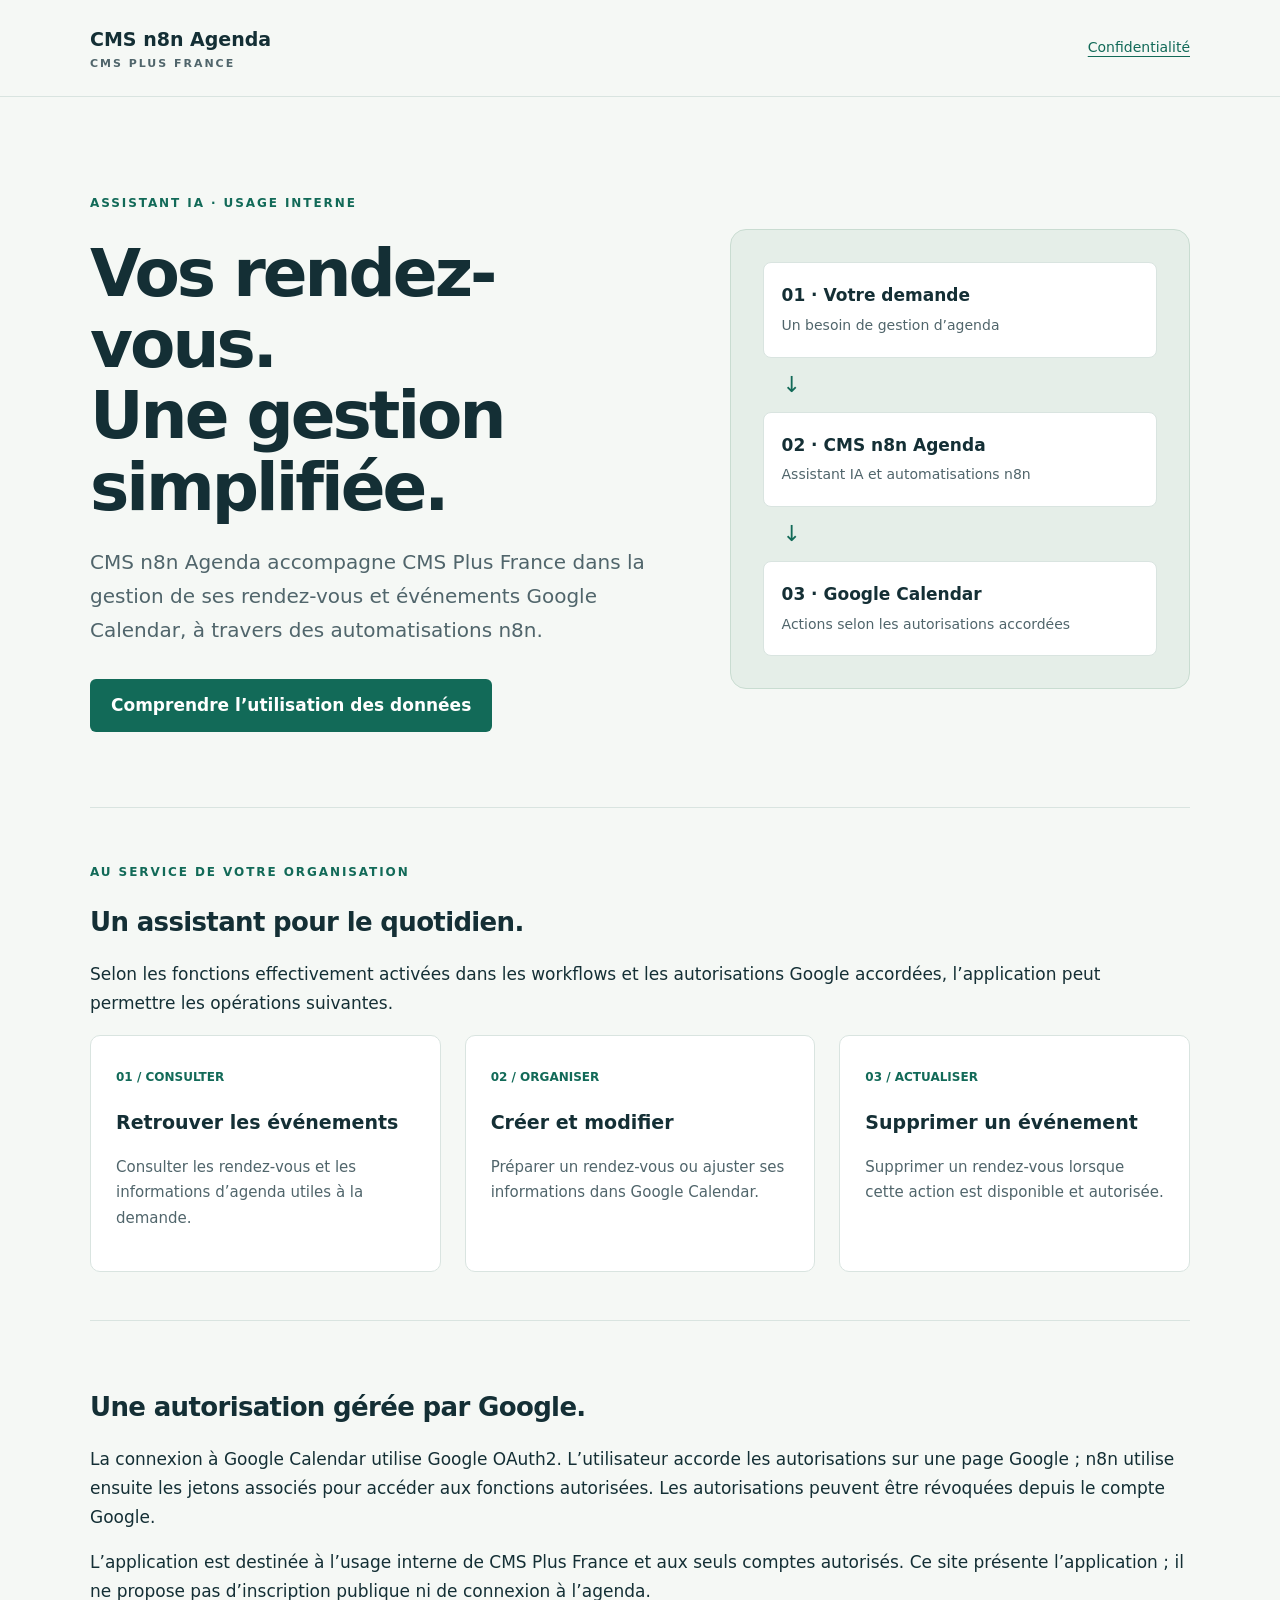
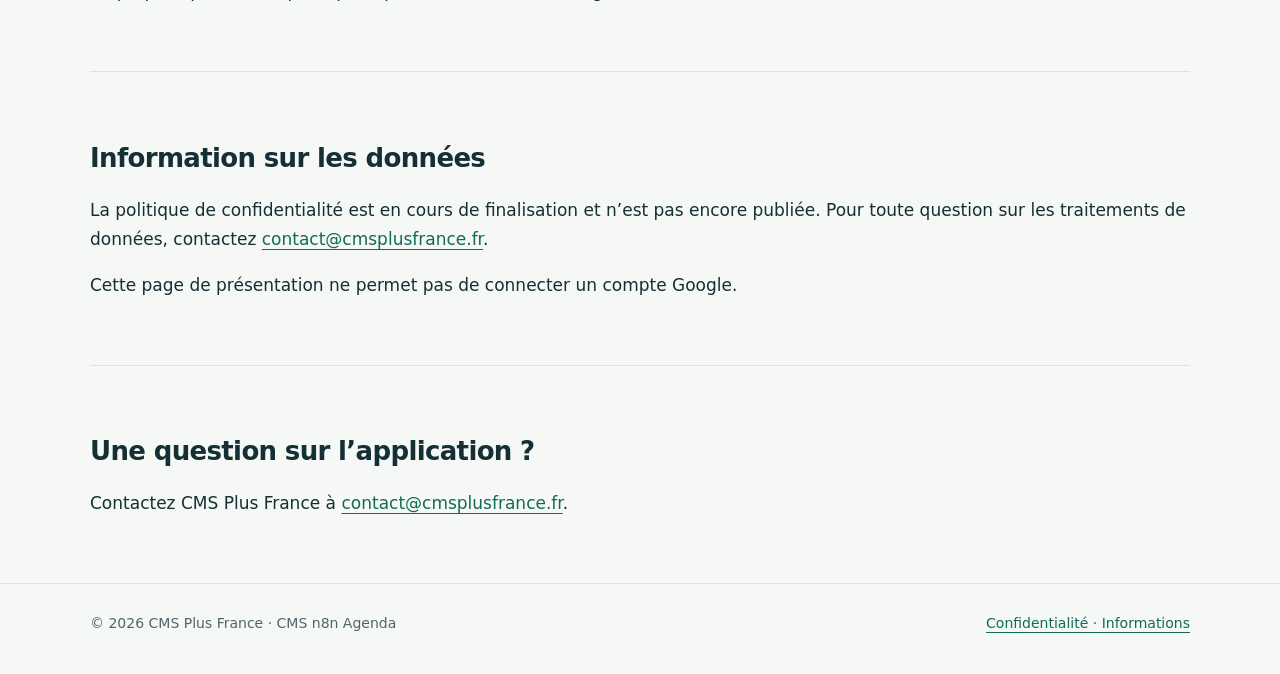
==== index.html @ 07c02793 "Publish approved presentation without privacy draft" ====
<!doctype html>
<html lang="fr">
<head><meta charset="utf-8"><meta name="viewport" content="width=device-width, initial-scale=1"><meta name="description" content="CMS n8n Agenda, assistant IA interne de CMS Plus France pour gérer les rendez-vous Google Calendar des comptes autorisés."><title>CMS n8n Agenda — CMS Plus France</title><link rel="stylesheet" href="styles.css"></head>
<body>
<a class="skip" href="#contenu">Aller au contenu</a>
<header><nav class="wrap" aria-label="Navigation principale"><a class="brand" href="index.html">CMS n8n Agenda<small>CMS Plus France</small></a><a href="#donnees">Confidentialité</a></nav></header>
<main id="contenu" class="wrap">
<section class="hero" aria-labelledby="titre"><div><span class="eyebrow">Assistant IA · Usage interne</span><h1 id="titre">Vos rendez-vous.<br>Une gestion simplifiée.</h1><p class="intro">CMS n8n Agenda accompagne CMS Plus France dans la gestion de ses rendez-vous et événements Google Calendar, à travers des automatisations n8n.</p><a class="button" href="#donnees">Comprendre l’utilisation des données</a></div><div class="diagram" aria-label="Fonctionnement : demande interne, automatisation n8n, Google Calendar"><div class="node"><strong>01 · Votre demande</strong><span>Un besoin de gestion d’agenda</span></div><div class="arrow" aria-hidden="true">↓</div><div class="node"><strong>02 · CMS n8n Agenda</strong><span>Assistant IA et automatisations n8n</span></div><div class="arrow" aria-hidden="true">↓</div><div class="node"><strong>03 · Google Calendar</strong><span>Actions selon les autorisations accordées</span></div></div></section>
<section class="section" aria-labelledby="fonctions"><span class="eyebrow">Au service de votre organisation</span><h2 id="fonctions">Un assistant pour le quotidien.</h2><p>Selon les fonctions effectivement activées dans les workflows et les autorisations Google accordées, l’application peut permettre les opérations suivantes.</p><div class="grid"><article class="card"><span class="number">01 / CONSULTER</span><h3>Retrouver les événements</h3><p>Consulter les rendez-vous et les informations d’agenda utiles à la demande.</p></article><article class="card"><span class="number">02 / ORGANISER</span><h3>Créer et modifier</h3><p>Préparer un rendez-vous ou ajuster ses informations dans Google Calendar.</p></article><article class="card"><span class="number">03 / ACTUALISER</span><h3>Supprimer un événement</h3><p>Supprimer un rendez-vous lorsque cette action est disponible et autorisée.</p></article></div></section>
<section class="section"><h2>Une autorisation gérée par Google.</h2><p>La connexion à Google Calendar utilise Google OAuth2. L’utilisateur accorde les autorisations sur une page Google ; n8n utilise ensuite les jetons associés pour accéder aux fonctions autorisées. Les autorisations peuvent être révoquées depuis le compte Google.</p><p>L’application est destinée à l’usage interne de CMS Plus France et aux seuls comptes autorisés. Ce site présente l’application ; il ne propose pas d’inscription publique ni de connexion à l’agenda.</p></section>
<section class="section" id="donnees"><h2>Information sur les données</h2><p>La politique de confidentialité est en cours de finalisation et n’est pas encore publiée. Pour toute question sur les traitements de données, contactez <a href="mailto:contact@cmsplusfrance.fr">contact@cmsplusfrance.fr</a>.</p><p>Cette page de présentation ne permet pas de connecter un compte Google.</p></section>
<section class="section"><h2>Une question sur l’application ?</h2><p>Contactez CMS Plus France à <a href="mailto:contact@cmsplusfrance.fr">contact@cmsplusfrance.fr</a>.</p></section>
</main><footer><div class="wrap footer-row"><span>© 2026 CMS Plus France · CMS n8n Agenda</span><a href="#donnees">Confidentialité · Informations</a></div></footer>
</body></html>
---- styles.css ----
:root{color-scheme:light;--ink:#142f35;--muted:#50656b;--accent:#126a58;--line:#d9e4e0;--paper:#f5f8f5}*{box-sizing:border-box}body{margin:0;background:var(--paper);color:var(--ink);font:17px/1.7 system-ui,-apple-system,BlinkMacSystemFont,"Segoe UI",sans-serif}a{color:var(--accent);text-underline-offset:4px}a:hover{color:#084638}a:focus-visible{outline:3px solid #cf873a;outline-offset:5px}.wrap{width:min(1100px,calc(100% - 48px));margin:auto}.skip{position:absolute;left:20px;top:-100px;background:white;padding:12px;z-index:2}.skip:focus{top:10px}header{border-bottom:1px solid var(--line)}nav{display:flex;align-items:center;justify-content:space-between;gap:24px;min-height:96px}.brand{font-size:19px;font-weight:750;color:var(--ink);text-decoration:none}.brand small{display:block;font-size:11px;letter-spacing:.18em;text-transform:uppercase;font-weight:600;color:var(--muted)}nav>a:last-child{font-size:14px}.hero{display:grid;grid-template-columns:1.25fr 1fr;gap:64px;align-items:center;padding:90px 0 75px}.eyebrow{font-size:12px;font-weight:750;letter-spacing:.16em;text-transform:uppercase;color:var(--accent)}h1{font-size:clamp(36px,5.4vw,66px);line-height:1.08;letter-spacing:-.045em;margin:22px 0}h2{font-size:26px;line-height:1.25;letter-spacing:-.025em}h3{font-size:19px;line-height:1.4}.intro{font-size:20px;color:var(--muted)}.button{display:inline-block;padding:12px 21px;background:var(--accent);color:white;border-radius:6px;text-decoration:none;font-weight:650;margin-top:12px}.button:hover{background:#084638;color:white}.diagram{background:#e5eee8;border:1px solid #c9dcd1;border-radius:16px;padding:32px}.diagram .node{background:white;border:1px solid var(--line);border-radius:8px;padding:18px}.node strong{display:block}.node span{font-size:14px;color:var(--muted)}.arrow{padding:8px 20px;color:var(--accent);font-size:22px}.section{padding:48px 0;border-top:1px solid var(--line)}.grid{display:grid;grid-template-columns:repeat(3,1fr);gap:24px}.card{padding:25px;background:white;border:1px solid var(--line);border-radius:10px}.card p{color:var(--muted);font-size:15px}.number{font-size:12px;color:var(--accent);font-weight:750}.note{border-left:4px solid #bb7b27;background:#fff5df;padding:20px 24px;border-radius:4px}.prose{max-width:790px;padding:55px 0 70px}.prose h1{font-size:clamp(34px,5vw,50px)}.prose section{padding-top:20px}.prose li{margin:8px 0}.meta{font-size:14px;color:var(--muted)}footer{border-top:1px solid var(--line);padding:28px 0 38px;font-size:14px;color:var(--muted)}.footer-row{display:flex;justify-content:space-between;gap:20px;flex-wrap:wrap}@media(max-width:760px){.wrap{width:calc(100% - 36px)}nav{min-height:90px;gap:16px}.brand{font-size:16px}nav>a:last-child{font-size:12px}.hero{grid-template-columns:1fr;gap:32px;padding:48px 0}.grid{grid-template-columns:1fr}.diagram{padding:24px}.section{padding:32px 0}.intro{font-size:18px}}
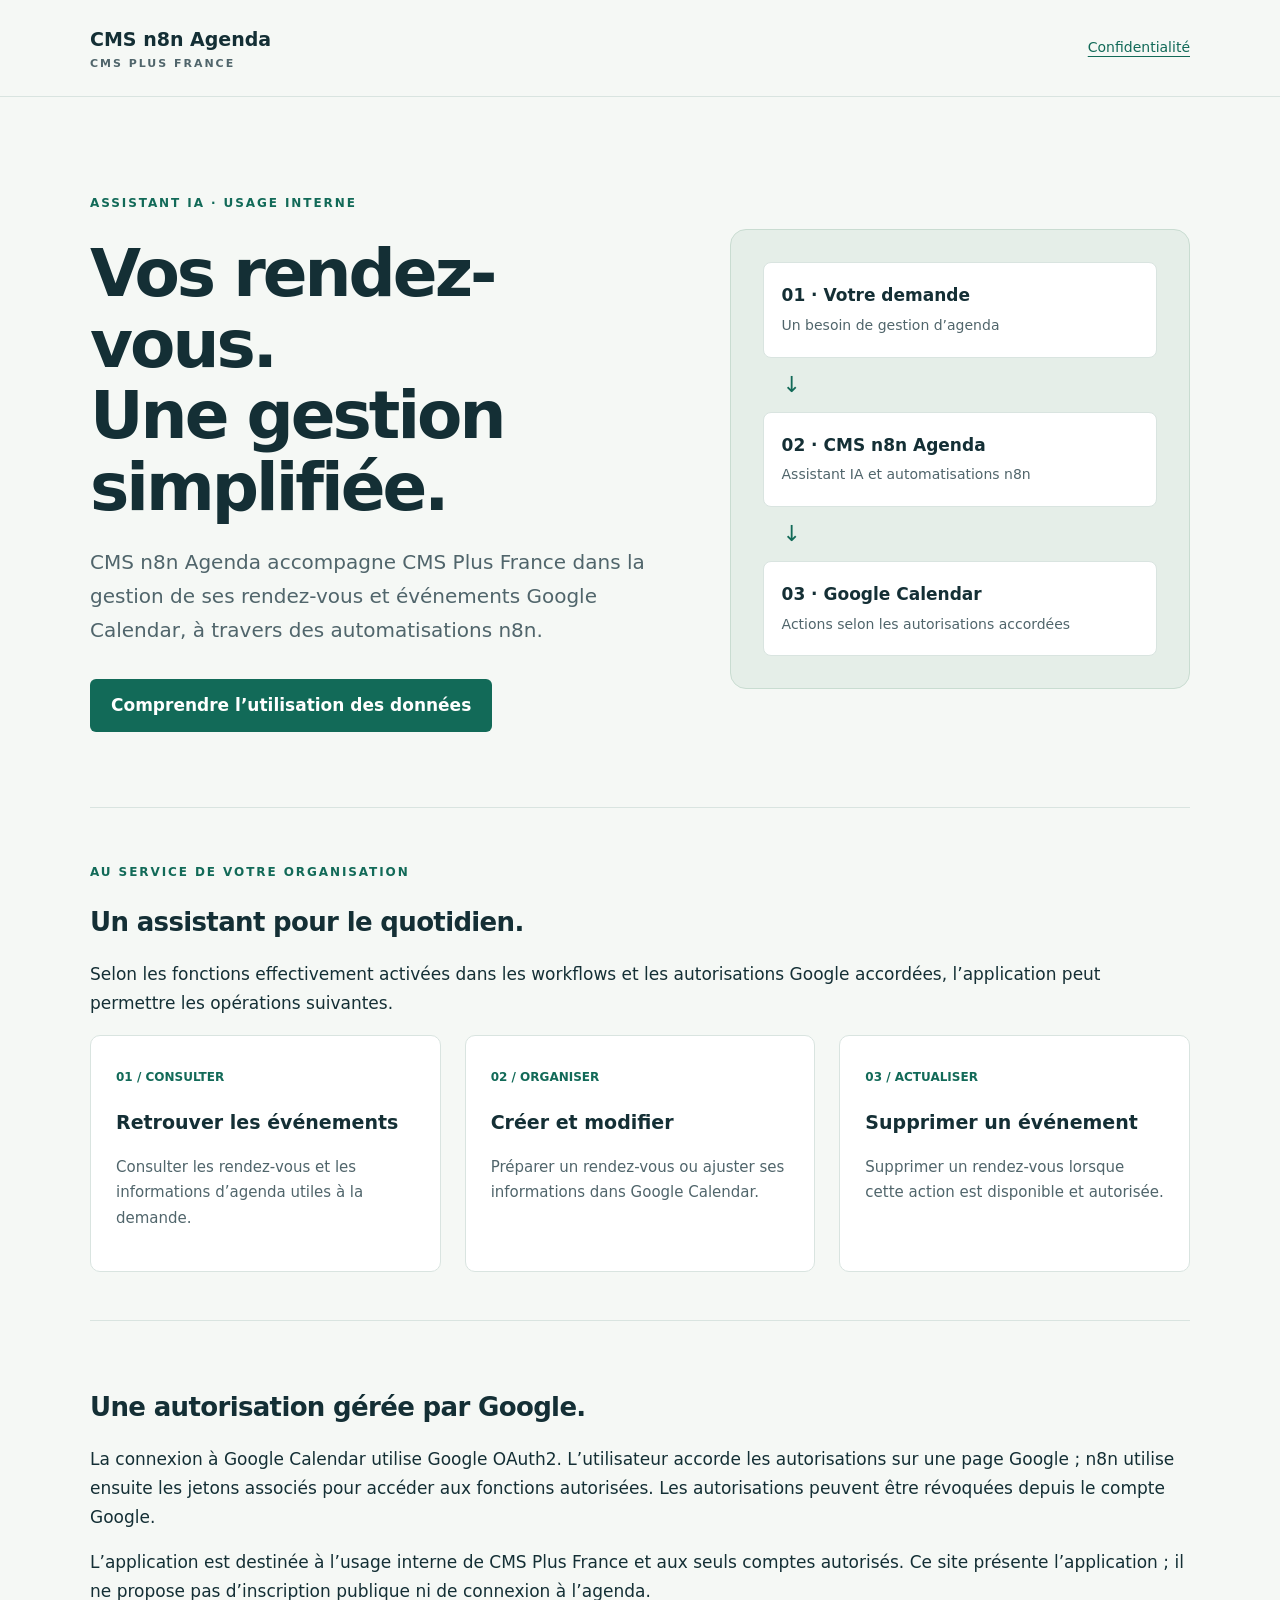
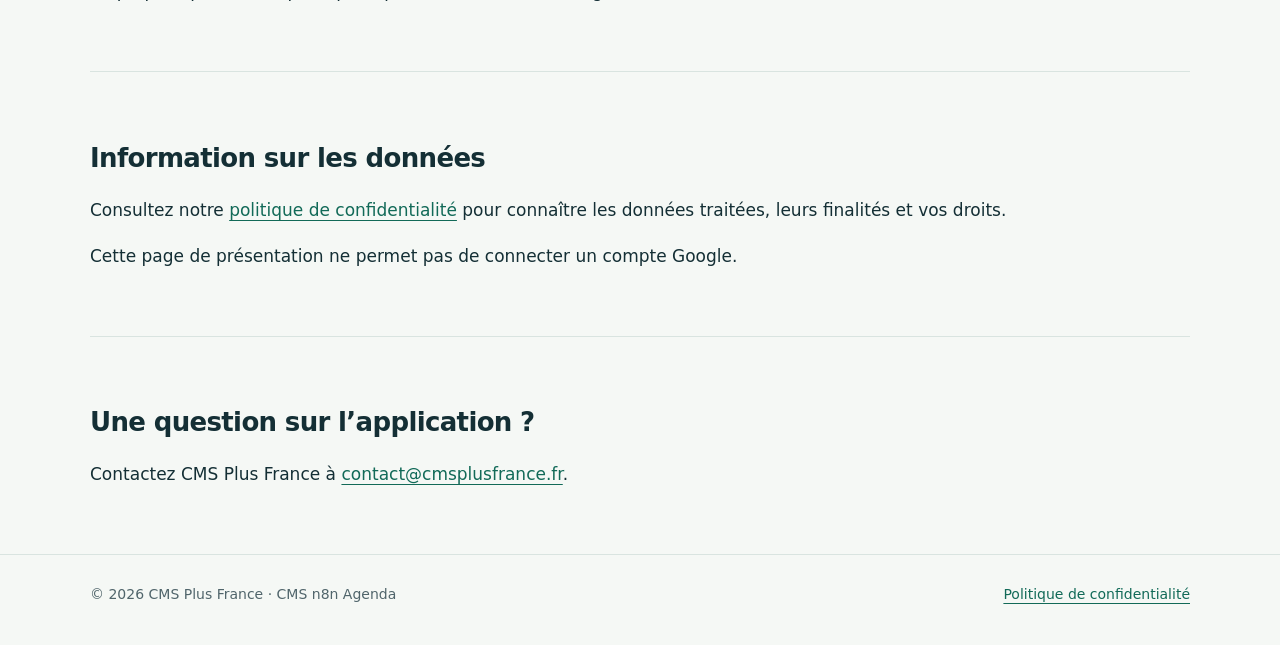
==== commit a2386d05: "Publish validated privacy policy and homepage links" ====
--- a/index.html
+++ b/index.html
@@ -3,12 +3,12 @@
 <head><meta charset="utf-8"><meta name="viewport" content="width=device-width, initial-scale=1"><meta name="description" content="CMS n8n Agenda, assistant IA interne de CMS Plus France pour gérer les rendez-vous Google Calendar des comptes autorisés."><title>CMS n8n Agenda — CMS Plus France</title><link rel="stylesheet" href="styles.css"></head>
 <body>
 <a class="skip" href="#contenu">Aller au contenu</a>
-<header><nav class="wrap" aria-label="Navigation principale"><a class="brand" href="index.html">CMS n8n Agenda<small>CMS Plus France</small></a><a href="#donnees">Confidentialité</a></nav></header>
+<header><nav class="wrap" aria-label="Navigation principale"><a class="brand" href="index.html">CMS n8n Agenda<small>CMS Plus France</small></a><a href="/privacy.html">Confidentialité</a></nav></header>
 <main id="contenu" class="wrap">
-<section class="hero" aria-labelledby="titre"><div><span class="eyebrow">Assistant IA · Usage interne</span><h1 id="titre">Vos rendez-vous.<br>Une gestion simplifiée.</h1><p class="intro">CMS n8n Agenda accompagne CMS Plus France dans la gestion de ses rendez-vous et événements Google Calendar, à travers des automatisations n8n.</p><a class="button" href="#donnees">Comprendre l’utilisation des données</a></div><div class="diagram" aria-label="Fonctionnement : demande interne, automatisation n8n, Google Calendar"><div class="node"><strong>01 · Votre demande</strong><span>Un besoin de gestion d’agenda</span></div><div class="arrow" aria-hidden="true">↓</div><div class="node"><strong>02 · CMS n8n Agenda</strong><span>Assistant IA et automatisations n8n</span></div><div class="arrow" aria-hidden="true">↓</div><div class="node"><strong>03 · Google Calendar</strong><span>Actions selon les autorisations accordées</span></div></div></section>
+<section class="hero" aria-labelledby="titre"><div><span class="eyebrow">Assistant IA · Usage interne</span><h1 id="titre">Vos rendez-vous.<br>Une gestion simplifiée.</h1><p class="intro">CMS n8n Agenda accompagne CMS Plus France dans la gestion de ses rendez-vous et événements Google Calendar, à travers des automatisations n8n.</p><a class="button" href="/privacy.html">Comprendre l’utilisation des données</a></div><div class="diagram" aria-label="Fonctionnement : demande interne, automatisation n8n, Google Calendar"><div class="node"><strong>01 · Votre demande</strong><span>Un besoin de gestion d’agenda</span></div><div class="arrow" aria-hidden="true">↓</div><div class="node"><strong>02 · CMS n8n Agenda</strong><span>Assistant IA et automatisations n8n</span></div><div class="arrow" aria-hidden="true">↓</div><div class="node"><strong>03 · Google Calendar</strong><span>Actions selon les autorisations accordées</span></div></div></section>
 <section class="section" aria-labelledby="fonctions"><span class="eyebrow">Au service de votre organisation</span><h2 id="fonctions">Un assistant pour le quotidien.</h2><p>Selon les fonctions effectivement activées dans les workflows et les autorisations Google accordées, l’application peut permettre les opérations suivantes.</p><div class="grid"><article class="card"><span class="number">01 / CONSULTER</span><h3>Retrouver les événements</h3><p>Consulter les rendez-vous et les informations d’agenda utiles à la demande.</p></article><article class="card"><span class="number">02 / ORGANISER</span><h3>Créer et modifier</h3><p>Préparer un rendez-vous ou ajuster ses informations dans Google Calendar.</p></article><article class="card"><span class="number">03 / ACTUALISER</span><h3>Supprimer un événement</h3><p>Supprimer un rendez-vous lorsque cette action est disponible et autorisée.</p></article></div></section>
 <section class="section"><h2>Une autorisation gérée par Google.</h2><p>La connexion à Google Calendar utilise Google OAuth2. L’utilisateur accorde les autorisations sur une page Google ; n8n utilise ensuite les jetons associés pour accéder aux fonctions autorisées. Les autorisations peuvent être révoquées depuis le compte Google.</p><p>L’application est destinée à l’usage interne de CMS Plus France et aux seuls comptes autorisés. Ce site présente l’application ; il ne propose pas d’inscription publique ni de connexion à l’agenda.</p></section>
-<section class="section" id="donnees"><h2>Information sur les données</h2><p>La politique de confidentialité est en cours de finalisation et n’est pas encore publiée. Pour toute question sur les traitements de données, contactez <a href="mailto:contact@cmsplusfrance.fr">contact@cmsplusfrance.fr</a>.</p><p>Cette page de présentation ne permet pas de connecter un compte Google.</p></section>
+<section class="section" id="donnees"><h2>Information sur les données</h2><p>Consultez notre <a href="/privacy.html">politique de confidentialité</a> pour connaître les données traitées, leurs finalités et vos droits.</p><p>Cette page de présentation ne permet pas de connecter un compte Google.</p></section>
 <section class="section"><h2>Une question sur l’application ?</h2><p>Contactez CMS Plus France à <a href="mailto:contact@cmsplusfrance.fr">contact@cmsplusfrance.fr</a>.</p></section>
-</main><footer><div class="wrap footer-row"><span>© 2026 CMS Plus France · CMS n8n Agenda</span><a href="#donnees">Confidentialité · Informations</a></div></footer>
+</main><footer><div class="wrap footer-row"><span>© 2026 CMS Plus France · CMS n8n Agenda</span><a href="/privacy.html">Politique de confidentialité</a></div></footer>
 </body></html>
